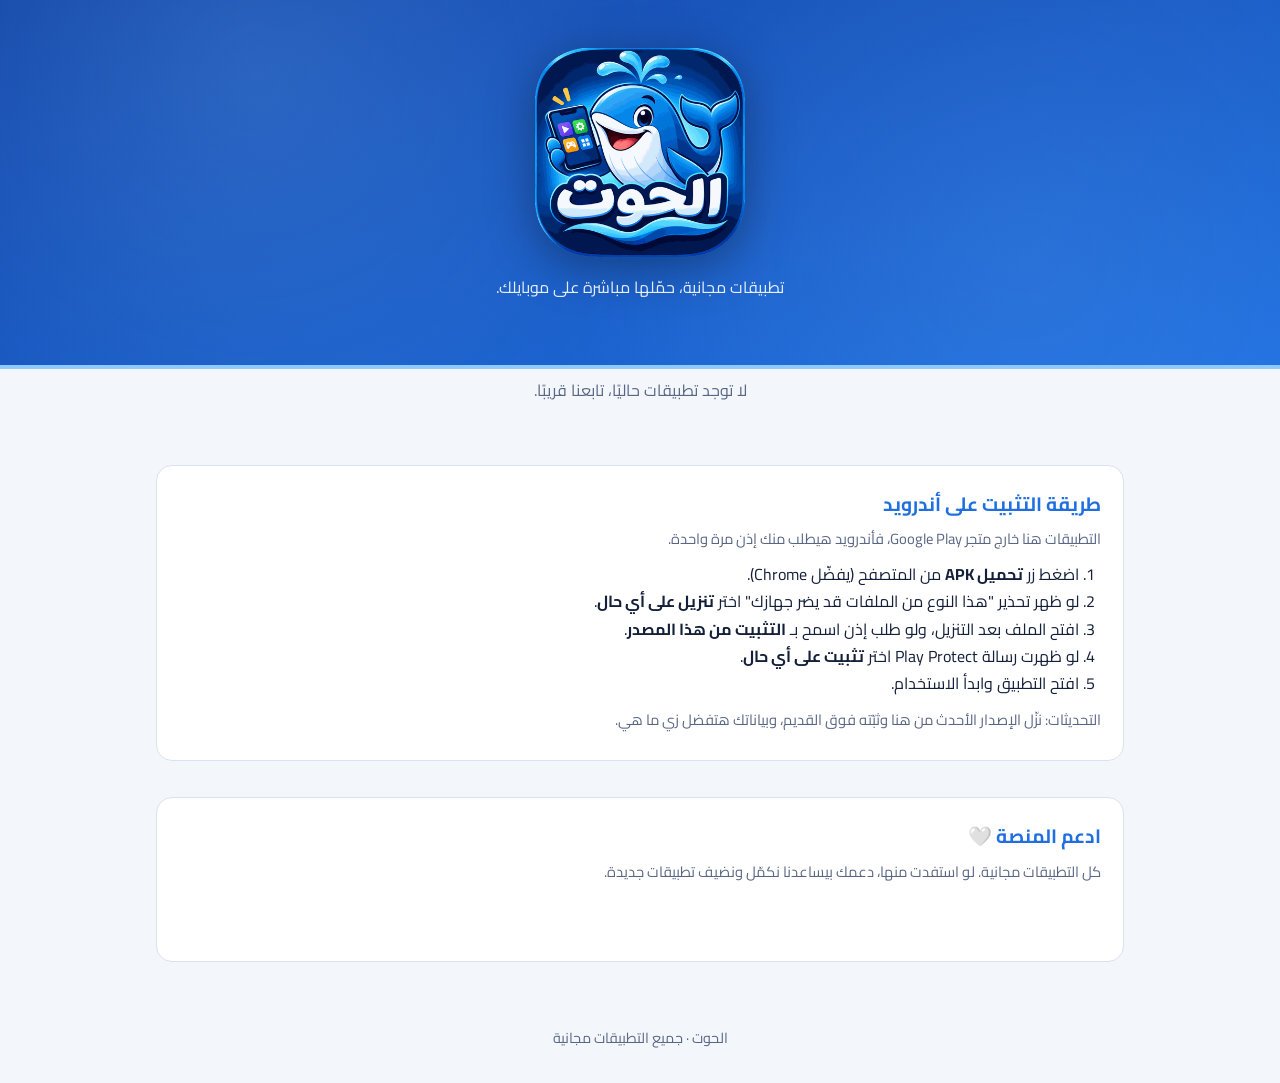
==== index.html @ 2d702589 "Add files via upload" ====
<!doctype html>
<html lang="ar" dir="rtl">
<head>
  <meta charset="utf-8">
  <meta name="viewport" content="width=device-width, initial-scale=1">
  <title>الحوت — منصة التطبيقات</title>
  <meta name="description" content="تطبيقات إسلامية وخدمية مجانية للتحميل المباشر على أندرويد.">
  <meta name="theme-color" content="#1346a8">
  <link rel="icon" type="image/png" href="favicon.png">
  <link rel="preconnect" href="https://fonts.googleapis.com">
  <link rel="preconnect" href="https://fonts.gstatic.com" crossorigin>
  <link href="https://fonts.googleapis.com/css2?family=Cairo:wght@400;600;700;800&display=swap" rel="stylesheet">
  <link rel="stylesheet" href="style.css">
</head>
<body>
  <header class="hero">
    <div class="logo-card"><img src="logo.png" alt="الحوت" class="logo"></div>
    <h1 class="sr-only">الحوت</h1>
    <p class="sub">تطبيقات مجانية، حمّلها مباشرة على موبايلك.</p>
  </header>

  <main>
    <div class="search-wrap">
      <input id="search" type="search" placeholder="ابحث عن تطبيق..." aria-label="بحث">
    </div>

    <section id="apps" class="grid" aria-live="polite"></section>
    <p id="empty" class="empty" hidden>لا توجد تطبيقات مطابقة للبحث.</p>

    <section class="guide">
      <h2>طريقة التثبيت على أندرويد</h2>
      <p class="guide-note">التطبيقات هنا خارج متجر Google Play، فأندرويد هيطلب منك إذن مرة واحدة.</p>
      <ol>
        <li>اضغط زر <strong>تحميل APK</strong> من المتصفح (يفضّل Chrome).</li>
        <li>لو ظهر تحذير "هذا النوع من الملفات قد يضر جهازك" اختر <strong>تنزيل على أي حال</strong>.</li>
        <li>افتح الملف بعد التنزيل، ولو طلب إذن اسمح بـ <strong>التثبيت من هذا المصدر</strong>.</li>
        <li>لو ظهرت رسالة Play Protect اختر <strong>تثبيت على أي حال</strong>.</li>
        <li>افتح التطبيق وابدأ الاستخدام.</li>
      </ol>
      <p class="guide-note">التحديثات: نزّل الإصدار الأحدث من هنا وثبّته فوق القديم، وبياناتك هتفضل زي ما هي.</p>
    </section>
    <section class="guide" id="support" hidden>
      <h2>ادعم المنصة 🤍</h2>
      <p class="guide-note">كل التطبيقات مجانية. لو استفدت منها، دعمك بيساعدنا نكمّل ونضيف تطبيقات جديدة.</p>
      <div class="actions" id="support-links"></div>
    </section>
  </main>

  <footer>
    <p>الحوت · جميع التطبيقات مجانية</p>
  </footer>

  <script src="config.js"></script>
  <script src="script.js"></script>
</body>
</html>
---- style.css ----
:root {
  --green: #1346a8;
  --green-2: #1f6fe0;
  --gold: #8ccaff;
  --bg: #f3f6fb;
  --surface: #ffffff;
  --text: #14203a;
  --muted: #5a6784;
  --border: #d9e2f3;
  --shadow: 0 6px 20px rgba(19, 70, 168, .08);
}

@media (prefers-color-scheme: dark) {
  :root {
    --bg: #0a1226;
    --surface: #111c36;
    --text: #e8eefb;
    --muted: #9fb0d4;
    --border: #22345c;
    --shadow: 0 6px 20px rgba(0, 0, 0, .35);
  }
}

* { box-sizing: border-box; }

html { -webkit-text-size-adjust: 100%; }

body {
  margin: 0;
  font-family: "Cairo", system-ui, -apple-system, "Segoe UI", Tahoma, sans-serif;
  background: var(--bg);
  color: var(--text);
  line-height: 1.7;
}

/* ---------- Hero ---------- */
.hero {
  text-align: center;
  padding: 48px 20px 64px;
  color: #fff;
  background:
    radial-gradient(circle at 20% 20%, rgba(140, 202, 255, .18), transparent 40%),
    radial-gradient(circle at 80% 70%, rgba(140, 202, 255, .12), transparent 45%),
    linear-gradient(160deg, var(--green) 0%, var(--green-2) 100%);
  border-bottom: 4px solid var(--gold);
}
.logo-card { display: inline-block; line-height: 0; }
.logo { display: block; height: clamp(150px, 38vw, 210px); width: auto; filter: drop-shadow(0 10px 24px rgba(0,0,0,.35)); }
.sr-only { position: absolute; width: 1px; height: 1px; overflow: hidden; clip: rect(0 0 0 0); white-space: nowrap; }
.hero h1 { margin: 0; font-size: clamp(2rem, 7vw, 3rem); font-weight: 800; }
.sub { margin: 8px 0 0; opacity: .9; }

/* ---------- Layout ---------- */
main { max-width: 1000px; margin: -32px auto 0; padding: 0 16px 40px; }

.search-wrap { margin-bottom: 20px; }
#search {
  width: 100%;
  padding: 14px 18px;
  font: inherit;
  color: var(--text);
  background: var(--surface);
  border: 1px solid var(--border);
  border-radius: 14px;
  box-shadow: var(--shadow);
  outline: none;
}
#search:focus { border-color: var(--green-2); }

.grid {
  display: grid;
  gap: 16px;
  grid-template-columns: repeat(auto-fill, minmax(290px, 1fr));
}

/* ---------- Card ---------- */
.card {
  --accent: var(--green);
  display: flex;
  flex-direction: column;
  gap: 12px;
  padding: 18px;
  background: var(--surface);
  border: 1px solid var(--border);
  border-top: 4px solid var(--accent);
  border-radius: 16px;
  box-shadow: var(--shadow);
}
.card-head { display: flex; align-items: center; gap: 14px; }
.icon {
  flex: none;
  width: 60px; height: 60px;
  display: grid; place-items: center;
  font-size: 1.9rem;
  color: #fff;
  background: var(--accent);
  border-radius: 16px;
  overflow: hidden;
}
.icon img { width: 100%; height: 100%; object-fit: cover; }
.titles h2 { margin: 0; font-size: 1.25rem; line-height: 1.3; }
.tagline { margin: 0; color: var(--muted); font-size: .9rem; }
.desc { margin: 0; font-size: .95rem; }

.shots {
  display: flex; gap: 8px;
  overflow-x: auto;
  padding-bottom: 4px;
  scroll-snap-type: x proximity;
}
.shots img {
  flex: none;
  height: 190px;
  border-radius: 12px;
  border: 1px solid var(--border);
  scroll-snap-align: start;
}

.chips { display: flex; flex-wrap: wrap; gap: 6px; }
.chip {
  padding: 2px 10px;
  font-size: .78rem;
  color: var(--muted);
  background: color-mix(in srgb, var(--muted) 12%, transparent);
  border-radius: 999px;
}

.actions { display: flex; flex-wrap: wrap; gap: 8px; margin-top: auto; }
.btn {
  flex: 1 1 auto;
  padding: 11px 16px;
  font: inherit;
  font-weight: 700;
  text-align: center;
  text-decoration: none;
  color: #fff;
  background: var(--accent);
  border: 0;
  border-radius: 12px;
  cursor: pointer;
}
.btn:hover { filter: brightness(1.08); }
.btn.secondary {
  color: var(--text);
  background: transparent;
  border: 1px solid var(--border);
}
.btn[disabled], .btn.disabled {
  cursor: not-allowed;
  color: var(--muted);
  background: color-mix(in srgb, var(--muted) 15%, transparent);
  filter: none;
}

.empty { text-align: center; color: var(--muted); padding: 24px 0; }

/* ---------- Guide ---------- */
.guide {
  margin-top: 36px;
  padding: 22px;
  background: var(--surface);
  border: 1px solid var(--border);
  border-radius: 16px;
}
.guide h2 { margin: 0 0 6px; font-size: 1.2rem; color: var(--green-2); }
@media (prefers-color-scheme: dark) { .guide h2 { color: var(--gold); } }
.guide ol { padding-inline-start: 22px; margin: 10px 0; }
.guide-note { margin: 6px 0; color: var(--muted); font-size: .92rem; }

footer {
  text-align: center;
  padding: 24px 16px 32px;
  color: var(--muted);
  font-size: .9rem;
}
footer p { margin: 0; }
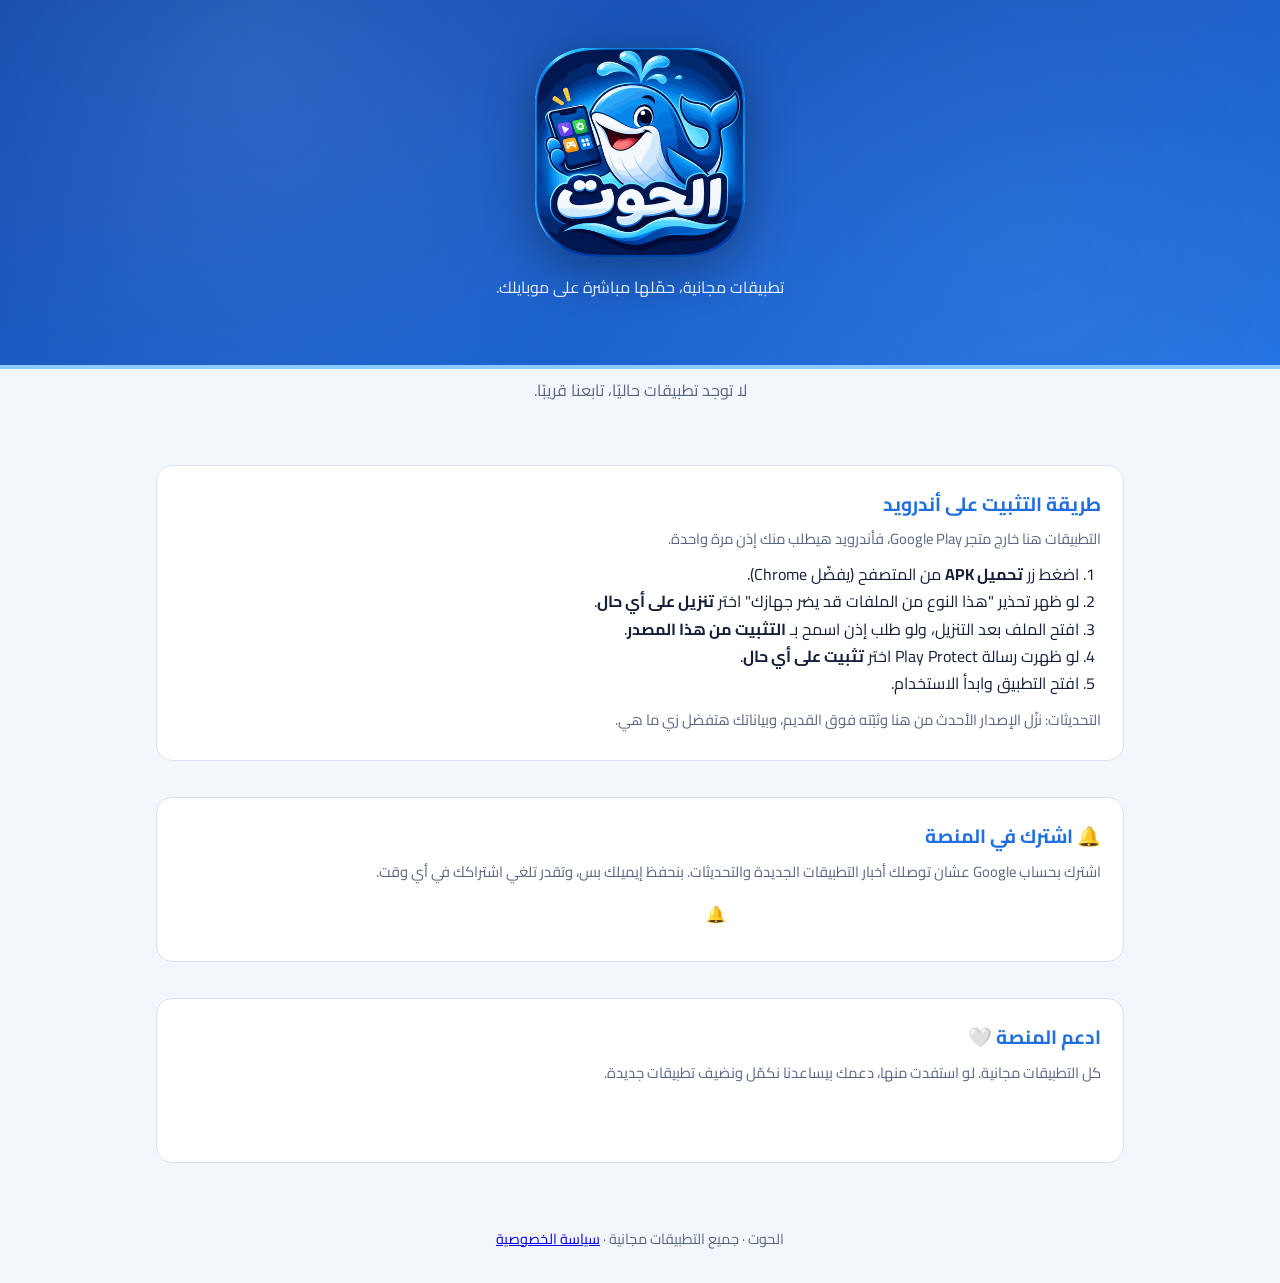
==== commit a397d68d: "Add files via upload" ====
--- a/index.html
+++ b/index.html
@@ -39,6 +39,11 @@
       </ol>
       <p class="guide-note">التحديثات: نزّل الإصدار الأحدث من هنا وثبّته فوق القديم، وبياناتك هتفضل زي ما هي.</p>
     </section>
+    <section class="guide" id="subscribe" hidden>
+      <h2>🔔 اشترك في المنصة</h2>
+      <p class="guide-note" id="sub-note"></p>
+      <div class="actions" id="sub-actions"></div>
+    </section>
     <section class="guide" id="support" hidden>
       <h2>ادعم المنصة 🤍</h2>
       <p class="guide-note">كل التطبيقات مجانية. لو استفدت منها، دعمك بيساعدنا نكمّل ونضيف تطبيقات جديدة.</p>
@@ -47,7 +52,7 @@
   </main>
 
   <footer>
-    <p>الحوت · جميع التطبيقات مجانية</p>
+    <p>الحوت · جميع التطبيقات مجانية · <a href="privacy.html">سياسة الخصوصية</a></p>
   </footer>
 
   <script src="config.js"></script>
--- a/style.css
+++ b/style.css
@@ -174,3 +174,5 @@
   font-size: .9rem;
 }
 footer p { margin: 0; }
+
+[hidden] { display: none !important; }
